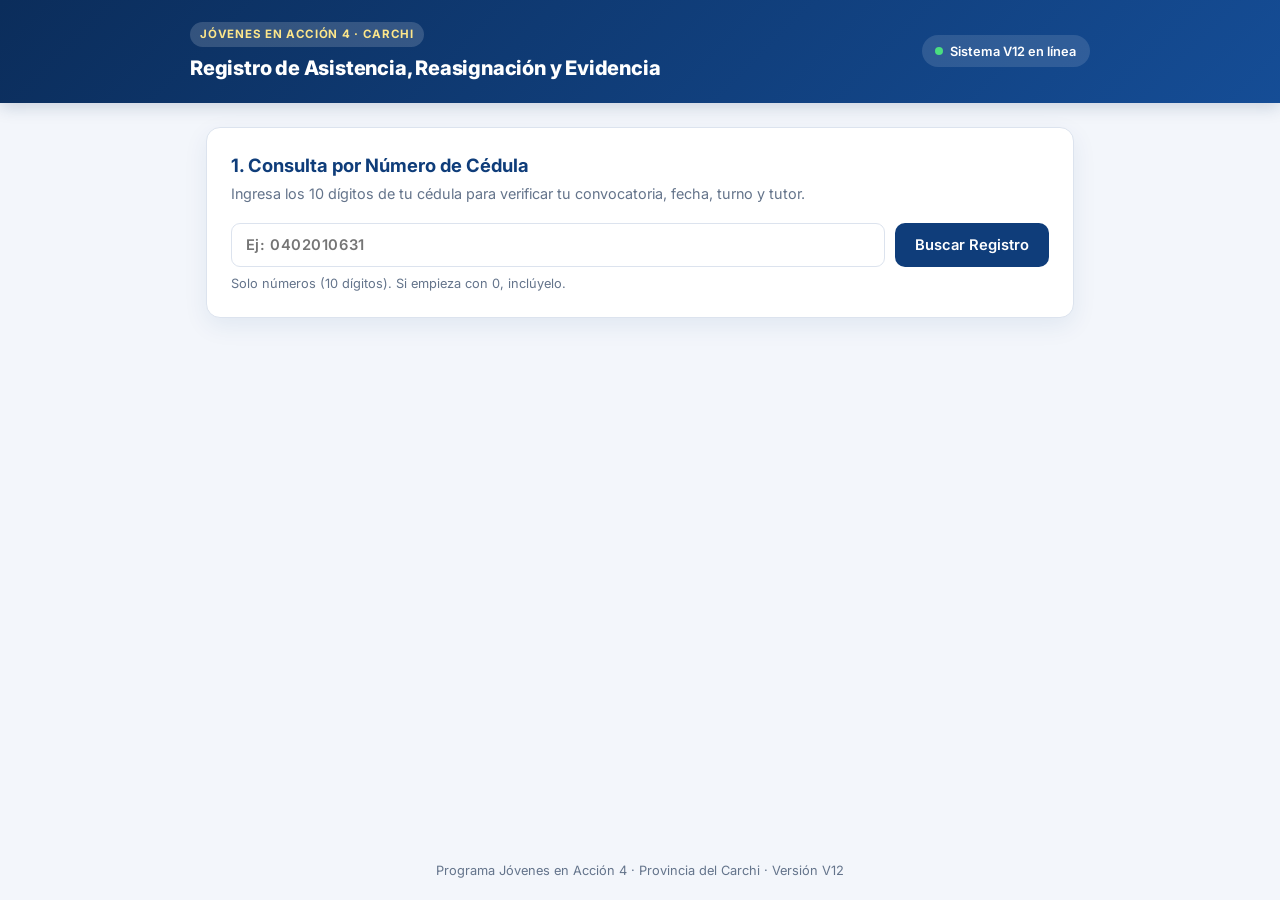
==== index.html @ bcfe0f33 "Update index.html" ====
<!DOCTYPE html>
<html lang="es">
<head>
  <meta charset="UTF-8" />
  <meta name="viewport" content="width=device-width, initial-scale=1.0" />
  <title>Jóvenes en Acción 4 · Carchi — Control y Evidencias</title>
  <link rel="preconnect" href="https://fonts.googleapis.com" />
  <link rel="preconnect" href="https://fonts.gstatic.com" crossorigin />
  <link href="https://fonts.googleapis.com/css2?family=Inter:wght@400;500;600;700;800&display=swap" rel="stylesheet" />
  <link rel="stylesheet" href="style.css" />
</head>
<body>
  <header class="topbar">
    <div class="topbar-inner">
      <div class="brand">
        <span class="badge-program">JÓVENES EN ACCIÓN 4 · CARCHI</span>
        <h1>Registro de Asistencia, Reasignación y Evidencia</h1>
      </div>
      <div class="status-pill" id="apiStatusPill">
        <span class="dot"></span>
        <span>Sistema V12 en línea</span>
      </div>
    </div>
  </header>

  <main class="container">
    <!-- PASO 1: BUSCADOR POR CÉDULA -->
    <section class="card search-card">
      <div class="card-header">
        <h2>1. Consulta por Número de Cédula</h2>
        <p>Ingresa los 10 dígitos de tu cédula para verificar tu convocatoria, fecha, turno y tutor.</p>
      </div>

      <form id="formBuscar" class="search-form" autocomplete="off">
        <div class="input-group">
          <input
            type="text"
            id="inputCedula"
            inputmode="numeric"
            maxlength="10"
            placeholder="Ej: 0402010631"
            required
          />
          <button type="submit" id="btnBuscar" class="btn btn-primary">
            Buscar Registro
          </button>
        </div>
        <small class="hint">Solo números (10 dígitos). Si empieza con 0, inclúyelo.</small>
      </form>

      <div id="mensajeBusqueda" class="alert hidden"></div>
    </section>

    <!-- PASO 2: FICHA DEL JOVEN Y FORMULARIO -->
    <section id="seccionResultado" class="hidden">
      <!-- TARJETA DE INFORMACIÓN DEL JOVEN -->
      <article class="card info-card">
        <div class="card-header row-between">
          <div>
            <span class="eyebrow">REGISTRO ENCONTRADO</span>
            <h2 id="lblNombre">—</h2>
          </div>
          <span id="badgeEstado" class="badge badge-pending">Pendiente</span>
        </div>

        <!-- BANNER DESTACADO DE FECHA DE CONVOCATORIA (N23..D4) -->
        <div id="bannerFechaConvocatoria" class="fecha-banner hidden">
          <span class="fecha-icon">📅</span>
          <div>
            <small>FECHA DE CONVOCATORIA</small>
            <strong id="lblFechaConvocatoria">—</strong>
          </div>
        </div>

        <div class="grid-datos">
          <div class="dato-box">
            <span class="dato-label">Cédula</span>
            <strong id="lblCedula">—</strong>
          </div>
          <div class="dato-box">
            <span class="dato-label">Cantón Domicilio</span>
            <strong id="lblCanton">—</strong>
          </div>
          <div class="dato-box">
            <span class="dato-label">Pestaña / Grupo Actual</span>
            <strong id="lblHojaActual">—</strong>
          </div>
          <div class="dato-box">
            <span class="dato-label">Tutor General</span>
            <strong id="lblTutor">—</strong>
          </div>
          <div class="dato-box">
            <span class="dato-label">Turno / Horario</span>
            <strong id="lblHorario">—</strong>
          </div>
          <div class="dato-box">
            <span class="dato-label">Grupo de Apoyo / Dependencia</span>
            <strong id="lblGrupoApoyo">—</strong>
          </div>
          <div class="dato-box">
            <span class="dato-label">Subtutor / Reasignación</span>
            <strong id="lblSubtutorActual">—</strong>
          </div>
          <div class="dato-box">
            <span class="dato-label">¿Estudia actualmente?</span>
            <strong id="lblEstudiaActual">—</strong>
          </div>
        </div>

        <!-- PANEL ADMINISTRATIVO DE TRASLADO CON PIN 2026 -->
        <div class="admin-panel">
          <button type="button" id="btnToggleAdmin" class="btn-link">
            🔒 Opciones de Tutor: Trasladar joven a otra hoja / grupo
          </button>

          <div id="boxAdminReasignar" class="admin-box hidden">
            <p class="admin-note">
              Traslada físicamente este registro hacia otra pestaña de la Base Maestra (conservando su cantón de domicilio y actualizando el Buscador).
            </p>
            <div class="admin-grid">
              <div>
                <label for="selectNuevaHoja">Pestaña / Grupo Destino</label>
                <select id="selectNuevaHoja">
                  <option value="">-- Selecciona destino --</option>
                  <option value="Grupo Prioritario">Grupo Prioritario</option>
                  <option value="Fin de Semana">Fin de Semana</option>
                  <option value="Ximena">Ximena</option>
                  <option value="Patricio">Patricio</option>
                  <option value="Tulcán">Tulcán</option>
                  <option value="Montúfar">Montúfar</option>
                  <option value="Espejo">Espejo</option>
                  <option value="Mira">Mira</option>
                  <option value="Bolívar">Bolívar</option>
                  <option value="San Pedro de Huaca">San Pedro de Huaca</option>
                  <option value="No Presentados">No Presentados</option>
                  <option value="Sin Cantón">Sin Cantón</option>
                </select>
              </div>
              <div>
                <label for="inputPinAdmin">PIN de Tutor</label>
                <input type="password" id="inputPinAdmin" maxlength="8" placeholder="PIN" />
              </div>
              <div class="admin-btn-wrap">
                <button type="button" id="btnEjecutarTraslado" class="btn btn-warning">
                  Ejecutar Traslado
                </button>
              </div>
            </div>
            <div id="mensajeAdmin" class="alert hidden"></div>
          </div>
        </div>
      </article>

      <!-- TARJETA DE ACTUALIZACIÓN Y EVIDENCIA -->
      <article class="card form-card">
        <div class="card-header">
          <h2>2. Confirmación de Datos y Evidencia Fotográfica</h2>
          <p id="subtituloFormulario">
            Completa tus datos de seguimiento y sube tu fotografía de asistencia.
          </p>
        </div>

        <form id="formRegistro">
          <!-- BLOQUE DE DATOS ACTUALIZABLES -->
          <div id="bloqueActualizacionDatos">
            <div class="form-grid">
              <div class="form-group">
                <label for="selectEstudia">¿Estudia actualmente? *</label>
                <select id="selectEstudia" required>
                  <option value="">-- Selecciona una opción --</option>
                  <option value="Sí">Sí</option>
                  <option value="No">No</option>
                </select>
              </div>

              <div class="form-group">
                <label for="selectSubtutor">Subtutor / Reasignación *</label>
                <select id="selectSubtutor" required>
                  <option value="">-- Selecciona opción --</option>
                  <option value="Sin novedad (Mantiene grupo)">Sin novedad (Mantiene grupo)</option>
                  <option value="Ximena R.">Ximena R.</option>
                  <option value="Patricio E.">Patricio E.</option>
                  <option value="Grupo Prioritario">Grupo Prioritario</option>
                  <option value="Fin de Semana">Fin de Semana</option>
                </select>
              </div>

              <div class="form-group hidden" id="grupoCantonUbicacion">
                <label for="selectCantonUbicado">Cantón donde realiza actividades *</label>
                <select id="selectCantonUbicado">
                  <option value="">-- Selecciona cantón --</option>
                  <option value="Tulcán">Tulcán</option>
                  <option value="Montúfar">Montúfar</option>
                  <option value="Espejo">Espejo</option>
                  <option value="Mira">Mira</option>
                  <option value="Bolívar">Bolívar</option>
                  <option value="San Pedro de Huaca">San Pedro de Huaca</option>
                </select>
              </div>

              <div class="form-group full-width">
                <label for="inputObservacion">Observación o novedad (opcional)</label>
                <input
                  type="text"
                  id="inputObservacion"
                  maxlength="140"
                  placeholder="Ej: Asiste puntual / Cambio de horario autorizado"
                />
              </div>
            </div>
          </div>

          <!-- BLOQUE DE FOTO / EVIDENCIA -->
          <div class="foto-section">
            <label class="foto-label">Fotografía de Evidencia / Asistencia *</label>
            <p class="foto-hint">
              Puedes tomar una foto con la cámara o seleccionar una imagen. Se guardará automáticamente con tu número de cédula.
            </p>

            <div class="foto-actions">
              <label for="inputFotoCamara" class="btn btn-secondary">
                📷 Tomar Foto
              </label>
              <input
                type="file"
                id="inputFotoCamara"
                accept="image/*"
                capture="user"
                class="hidden-file"
              />

              <label for="inputFotoGaleria" class="btn btn-outline">
                🖼️ Subir desde Galería
              </label>
              <input
                type="file"
                id="inputFotoGaleria"
                accept="image/*"
                class="hidden-file"
              />
            </div>

            <div id="previewContainer" class="preview-box hidden">
              <img id="imgPreview" alt="Vista previa de evidencia" />
              <button type="button" id="btnQuitarFoto" class="btn-remove-foto">
                ✕ Quitar imagen
              </button>
            </div>
          </div>

          <div class="submit-bar">
            <button type="submit" id="btnGuardar" class="btn btn-success btn-lg">
              Guardar Registro y Subir Evidencia
            </button>
          </div>
        </form>

        <div id="mensajeGuardado" class="alert hidden"></div>
      </article>
    </section>
  </main>

  <footer class="footer">
    <p>Programa Jóvenes en Acción 4 · Provincia del Carchi · Versión V12</p>
  </footer>

  <script src="app.js"></script>
</body>
</html>
---- style.css ----
:root {
  --bg: #f3f6fb;
  --surface: #ffffff;
  --primary: #0f3d7a;
  --primary-hover: #0a2c59;
  --accent: #f59e0b;
  --success: #15803d;
  --success-hover: #116631;
  --danger: #b91c1c;
  --text: #1e293b;
  --muted: #64748b;
  --border: #dce3ee;
  --radius: 14px;
  --shadow: 0 8px 24px rgba(15, 61, 122, 0.08);
}

* {
  box-sizing: border-box;
  margin: 0;
  padding: 0;
}

body {
  font-family: 'Inter', -apple-system, BlinkMacSystemFont, sans-serif;
  background-color: var(--bg);
  color: var(--text);
  line-height: 1.5;
  min-height: 100vh;
  display: flex;
  flex-direction: column;
}

.topbar {
  background: linear-gradient(135deg, #0b2d5b 0%, #154d96 100%);
  color: #ffffff;
  padding: 1.25rem 1rem;
  box-shadow: 0 4px 16px rgba(11, 45, 91, 0.18);
}

.topbar-inner {
  max-width: 900px;
  margin: 0 auto;
  display: flex;
  justify-content: space-between;
  align-items: center;
  gap: 1rem;
  flex-wrap: wrap;
}

.badge-program {
  display: inline-block;
  background: rgba(255, 255, 255, 0.16);
  color: #fde68a;
  font-size: 0.72rem;
  font-weight: 700;
  letter-spacing: 0.06em;
  padding: 0.25rem 0.65rem;
  border-radius: 999px;
  margin-bottom: 0.35rem;
}

.brand h1 {
  font-size: 1.25rem;
  font-weight: 800;
  letter-spacing: -0.01em;
}

.status-pill {
  display: inline-flex;
  align-items: center;
  gap: 0.45rem;
  background: rgba(255, 255, 255, 0.12);
  padding: 0.4rem 0.85rem;
  border-radius: 999px;
  font-size: 0.8rem;
  font-weight: 600;
}

.status-pill .dot {
  width: 8px;
  height: 8px;
  border-radius: 50%;
  background: #4ade80;
}

.container {
  max-width: 900px;
  width: 100%;
  margin: 1.5rem auto;
  padding: 0 1rem;
  flex: 1;
}

.card {
  background: var(--surface);
  border: 1px solid var(--border);
  border-radius: var(--radius);
  box-shadow: var(--shadow);
  padding: 1.5rem;
  margin-bottom: 1.35rem;
}

.card-header {
  margin-bottom: 1.15rem;
}

.card-header h2 {
  font-size: 1.15rem;
  font-weight: 700;
  color: var(--primary);
}

.card-header p {
  font-size: 0.9rem;
  color: var(--muted);
  margin-top: 0.25rem;
}

.row-between {
  display: flex;
  justify-content: space-between;
  align-items: flex-start;
  gap: 1rem;
  flex-wrap: wrap;
}

.eyebrow {
  font-size: 0.72rem;
  font-weight: 700;
  text-transform: uppercase;
  letter-spacing: 0.06em;
  color: var(--muted);
}

.search-form .input-group {
  display: flex;
  gap: 0.65rem;
}

.search-form input {
  flex: 1;
  padding: 0.8rem 1rem;
  font-size: 1.05rem;
  font-weight: 600;
  letter-spacing: 0.04em;
  border: 2px solid var(--border);
  border-radius: 10px;
  transition: border-color 0.2s;
}

.search-form input:focus {
  outline: none;
  border-color: var(--primary);
}

.hint {
  display: block;
  margin-top: 0.45rem;
  font-size: 0.8rem;
  color: var(--muted);
}

.btn {
  display: inline-flex;
  align-items: center;
  justify-content: center;
  gap: 0.4rem;
  border: none;
  border-radius: 10px;
  padding: 0.78rem 1.25rem;
  font-family: inherit;
  font-size: 0.92rem;
  font-weight: 600;
  cursor: pointer;
  transition: all 0.18s ease;
}

.btn:disabled {
  opacity: 0.6;
  cursor: not-allowed;
}

.btn-primary {
  background: var(--primary);
  color: #ffffff;
}

.btn-primary:hover:not(:disabled) {
  background: var(--primary-hover);
}

.btn-secondary {
  background: #e2e8f0;
  color: #0f172a;
}

.btn-secondary:hover:not(:disabled) {
  background: #cbd5e1;
}

.btn-outline {
  background: #ffffff;
  color: var(--primary);
  border: 1.5px solid var(--primary);
}

.btn-outline:hover:not(:disabled) {
  background: #eff6ff;
}

.btn-warning {
  background: var(--accent);
  color: #1e293b;
}

.btn-warning:hover:not(:disabled) {
  background: #d97706;
  color: #ffffff;
}

.btn-success {
  background: var(--success);
  color: #ffffff;
}

.btn-success:hover:not(:disabled) {
  background: var(--success-hover);
}

.btn-lg {
  width: 100%;
  padding: 0.95rem 1.5rem;
  font-size: 1rem;
}

.badge {
  padding: 0.35rem 0.8rem;
  border-radius: 999px;
  font-size: 0.78rem;
  font-weight: 700;
}

.badge-pending {
  background: #fef3c7;
  color: #92400e;
}

.badge-done {
  background: #dcfce7;
  color: #166534;
}

.fecha-banner {
  display: flex;
  align-items: center;
  gap: 0.85rem;
  background: linear-gradient(90deg, #eff6ff 0%, #dbeafe 100%);
  border-left: 5px solid var(--primary);
  padding: 0.85rem 1rem;
  border-radius: 10px;
  margin-bottom: 1.15rem;
}

.fecha-icon {
  font-size: 1.5rem;
}

.fecha-banner small {
  display: block;
  font-size: 0.72rem;
  font-weight: 700;
  color: var(--primary);
  letter-spacing: 0.05em;
}

.fecha-banner strong {
  font-size: 1rem;
  color: #0f172a;
}

.grid-datos {
  display: grid;
  grid-template-columns: repeat(auto-fit, minmax(200px, 1fr));
  gap: 0.85rem;
}

.dato-box {
  background: #f8fafc;
  border: 1px solid #e2e8f0;
  border-radius: 10px;
  padding: 0.75rem 0.9rem;
}

.dato-label {
  display: block;
  font-size: 0.75rem;
  color: var(--muted);
  margin-bottom: 0.2rem;
}

.dato-box strong {
  font-size: 0.92rem;
  color: var(--text);
  word-break: break-word;
}

.admin-panel {
  margin-top: 1.25rem;
  padding-top: 1rem;
  border-top: 1px dashed var(--border);
}

.btn-link {
  background: none;
  border: none;
  color: var(--primary);
  font-family: inherit;
  font-size: 0.85rem;
  font-weight: 600;
  cursor: pointer;
  text-decoration: underline;
}

.admin-box {
  margin-top: 0.85rem;
  background: #fffbeb;
  border: 1px solid #fde68a;
  border-radius: 10px;
  padding: 1rem;
}

.admin-note {
  font-size: 0.82rem;
  color: #78350f;
  margin-bottom: 0.85rem;
}

.admin-grid {
  display: grid;
  grid-template-columns: 2fr 1fr auto;
  gap: 0.75rem;
  align-items: end;
}

.admin-grid label,
.form-group label {
  display: block;
  font-size: 0.83rem;
  font-weight: 600;
  margin-bottom: 0.35rem;
  color: var(--text);
}

select,
input[type="text"],
input[type="password"] {
  width: 100%;
  padding: 0.72rem 0.85rem;
  border: 1.5px solid var(--border);
  border-radius: 9px;
  font-family: inherit;
  font-size: 0.92rem;
  background: #ffffff;
}

select:focus,
input[type="text"]:focus,
input[type="password"]:focus {
  outline: none;
  border-color: var(--primary);
}

.form-grid {
  display: grid;
  grid-template-columns: repeat(2, 1fr);
  gap: 1rem;
  margin-bottom: 1.25rem;
}

.full-width {
  grid-column: 1 / -1;
}

.foto-section {
  background: #f8fafc;
  border: 1.5px dashed #cbd5e1;
  border-radius: 12px;
  padding: 1.15rem;
  margin-bottom: 1.25rem;
}

.foto-label {
  display: block;
  font-weight: 700;
  font-size: 0.95rem;
  margin-bottom: 0.25rem;
}

.foto-hint {
  font-size: 0.82rem;
  color: var(--muted);
  margin-bottom: 0.9rem;
}

.foto-actions {
  display: flex;
  gap: 0.75rem;
  flex-wrap: wrap;
}

.hidden-file {
  display: none;
}

.preview-box {
  margin-top: 1rem;
  text-align: center;
}

.preview-box img {
  max-width: 100%;
  max-height: 280px;
  border-radius: 10px;
  border: 2px solid var(--border);
  display: block;
  margin: 0 auto 0.65rem;
}

.btn-remove-foto {
  background: #fee2e2;
  color: var(--danger);
  border: none;
  padding: 0.4rem 0.85rem;
  border-radius: 8px;
  font-size: 0.8rem;
  font-weight: 600;
  cursor: pointer;
}

.alert {
  margin-top: 1rem;
  padding: 0.85rem 1rem;
  border-radius: 10px;
  font-size: 0.88rem;
  font-weight: 500;
}

.alert-info {
  background: #eff6ff;
  color: #1e40af;
  border: 1px solid #bfdbfe;
}

.alert-success {
  background: #dcfce7;
  color: #166534;
  border: 1px solid #86efac;
}

.alert-error {
  background: #fee2e2;
  color: #991b1b;
  border: 1px solid #fca5a5;
}

.hidden {
  display: none !important;
}

.footer {
  text-align: center;
  padding: 1.25rem;
  font-size: 0.8rem;
  color: var(--muted);
}

@media (max-width: 640px) {
  .search-form .input-group,
  .admin-grid,
  .form-grid {
    grid-template-columns: 1fr;
    flex-direction: column;
  }

  .btn {
    width: 100%;
  }
}
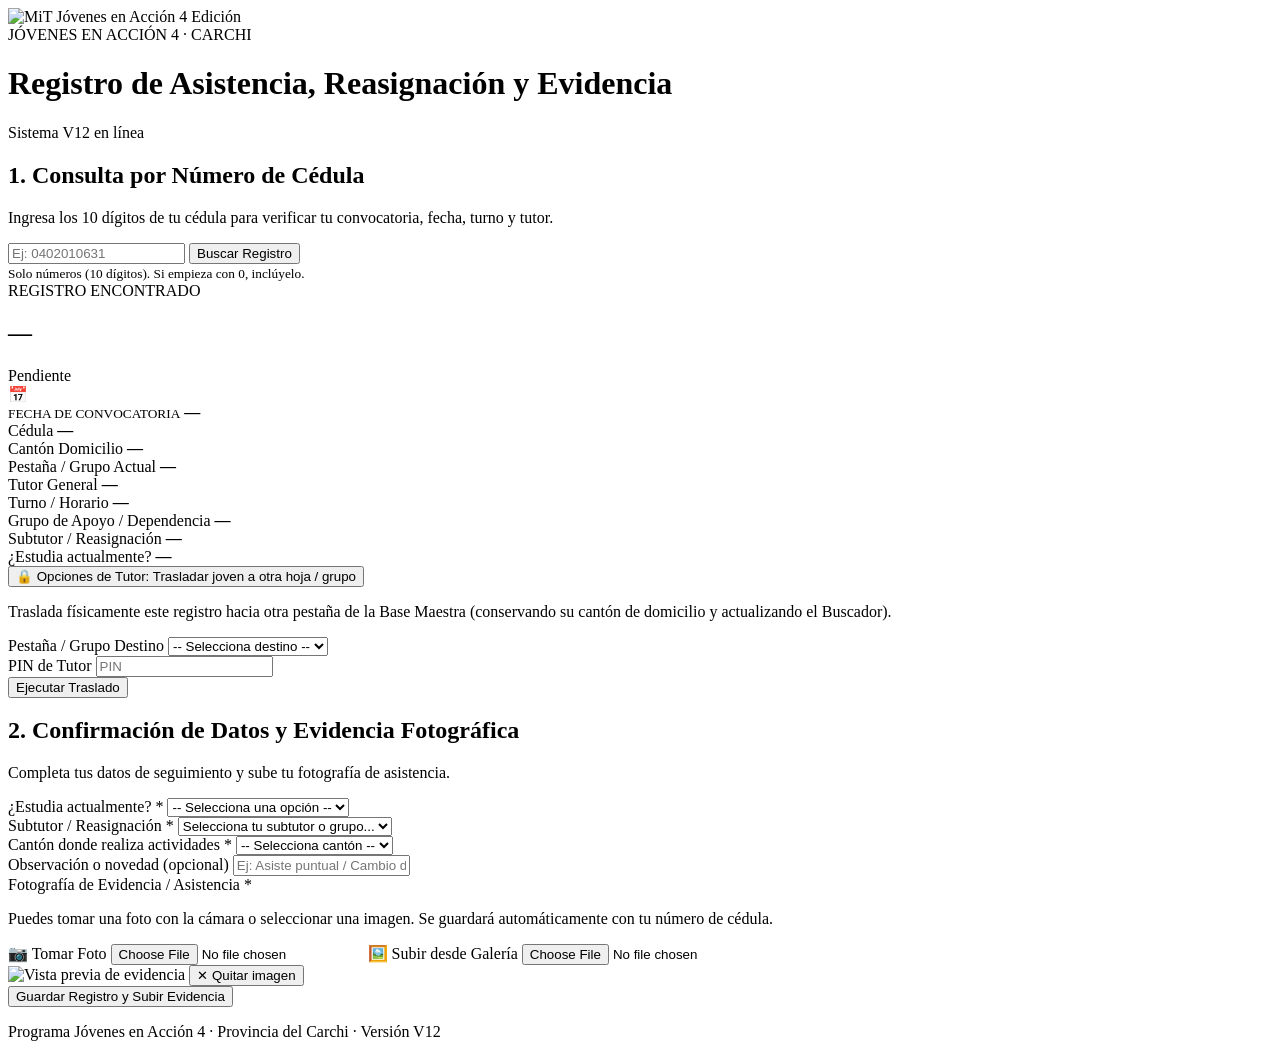
==== commit 214034e3: "Rename index(6).html to index.html" ====
--- a/index.html
+++ b/index.html
@@ -12,9 +12,14 @@
 <body>
   <header class="topbar">
     <div class="topbar-inner">
-      <div class="brand">
-        <span class="badge-program">JÓVENES EN ACCIÓN 4 · CARCHI</span>
-        <h1>Registro de Asistencia, Reasignación y Evidencia</h1>
+      <div class="brand-wrap">
+        <div class="logo-box">
+          <img src="IMG_2891.jpeg" alt="MiT Jóvenes en Acción 4 Edición" class="brand-logo" />
+        </div>
+        <div class="brand">
+          <span class="badge-program">JÓVENES EN ACCIÓN 4 · CARCHI</span>
+          <h1>Registro de Asistencia, Reasignación y Evidencia</h1>
+        </div>
       </div>
       <div class="status-pill" id="apiStatusPill">
         <span class="dot"></span>
@@ -176,12 +181,15 @@
               <div class="form-group">
                 <label for="selectSubtutor">Subtutor / Reasignación *</label>
                 <select id="selectSubtutor" required>
-                  <option value="">-- Selecciona opción --</option>
-                  <option value="Sin novedad (Mantiene grupo)">Sin novedad (Mantiene grupo)</option>
-                  <option value="Ximena R.">Ximena R.</option>
-                  <option value="Patricio E.">Patricio E.</option>
+                  <option value="">Selecciona tu subtutor o grupo...</option>
+                  <option value="Mantenerme en el actual">Mantenerme en el actual</option>
+                  <option value="Tenencia o jefatura política">Tenencia o jefatura política</option>
+                  <option value="Puntos digitales">Puntos digitales</option>
+                  <option value="Gestión documental Ximena R">Gestión documental Ximena R</option>
+                  <option value="Gestión documental Patricio E">Gestión documental Patricio E</option>
+                  <option value="Apoyo administrativo">Apoyo administrativo</option>
+                  <option value="Apoyo comunitario">Apoyo comunitario</option>
                   <option value="Grupo Prioritario">Grupo Prioritario</option>
-                  <option value="Fin de Semana">Fin de Semana</option>
                 </select>
               </div>
 
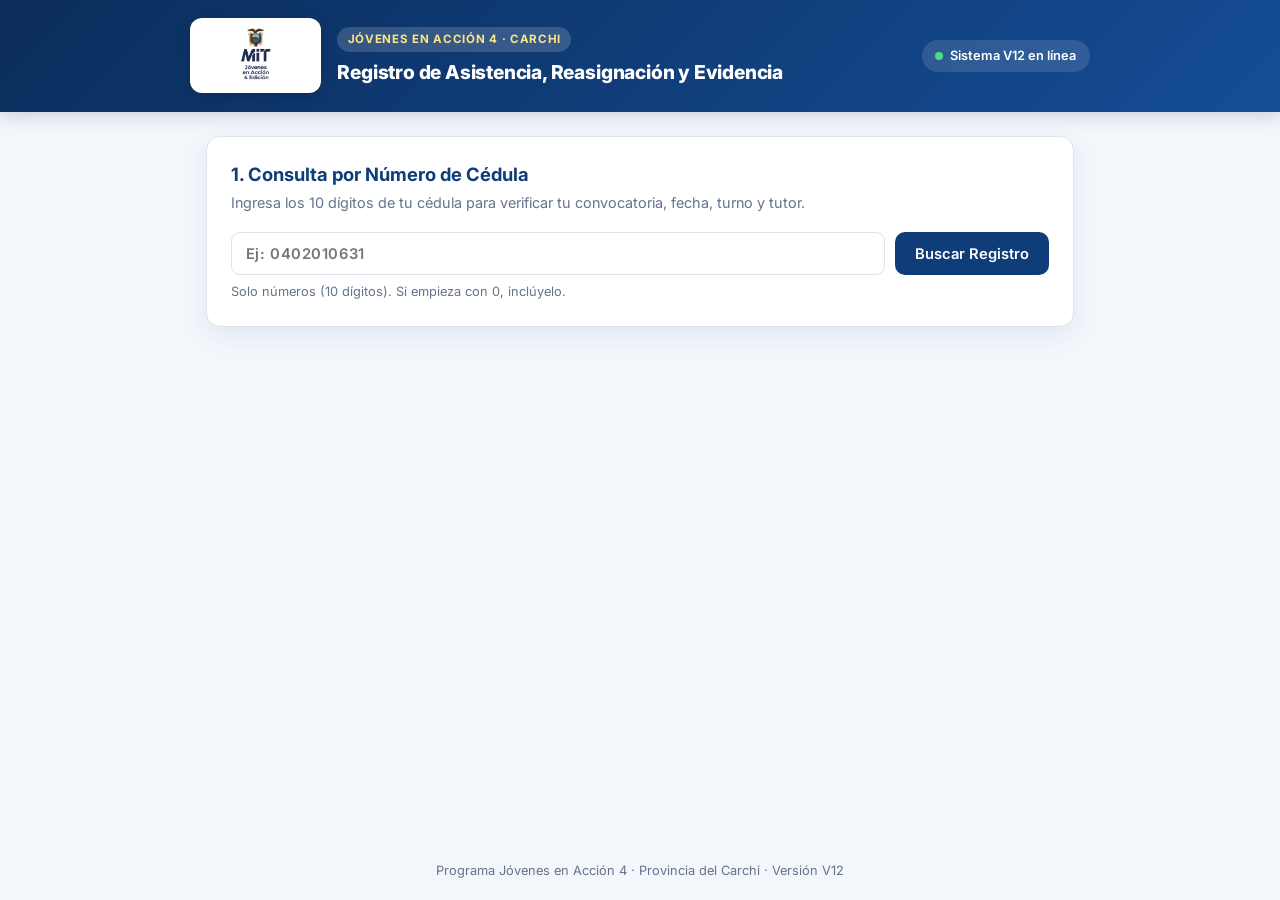
==== commit 14caa140: "Update index.html" ====
--- a/index.html
+++ b/index.html
@@ -178,6 +178,16 @@
                 </select>
               </div>
 
+              <div class="form-group hidden" id="grupoDondeEstudia">
+                <label for="inputDondeEstudia">¿Dónde estudia? (Institución / Universidad) *</label>
+                <input
+                  type="text"
+                  id="inputDondeEstudia"
+                  maxlength="120"
+                  placeholder="Ej: UPEC / Instituto Vicente Fierro / Colegio..."
+                />
+              </div>
+
               <div class="form-group">
                 <label for="selectSubtutor">Subtutor / Reasignación *</label>
                 <select id="selectSubtutor" required>
--- a/style.css
+++ b/style.css
@@ -0,0 +1,522 @@
+:root {
+  --bg: #f3f6fb;
+  --surface: #ffffff;
+  --primary: #0f3d7a;
+  --primary-hover: #0a2c59;
+  --accent: #f59e0b;
+  --success: #15803d;
+  --success-hover: #116631;
+  --danger: #b91c1c;
+  --text: #1e293b;
+  --muted: #64748b;
+  --border: #dce3ee;
+  --radius: 14px;
+  --shadow: 0 8px 24px rgba(15, 61, 122, 0.08);
+}
+
+* {
+  box-sizing: border-box;
+  margin: 0;
+  padding: 0;
+}
+
+body {
+  font-family: 'Inter', -apple-system, BlinkMacSystemFont, sans-serif;
+  background-color: var(--bg);
+  color: var(--text);
+  line-height: 1.5;
+  min-height: 100vh;
+  display: flex;
+  flex-direction: column;
+}
+
+.topbar {
+  background: linear-gradient(135deg, #0b2d5b 0%, #154d96 100%);
+  color: #ffffff;
+  padding: 1.15rem 1rem;
+  box-shadow: 0 4px 16px rgba(11, 45, 91, 0.18);
+}
+
+.topbar-inner {
+  max-width: 900px;
+  margin: 0 auto;
+  display: flex;
+  justify-content: space-between;
+  align-items: center;
+  gap: 1rem;
+  flex-wrap: wrap;
+}
+
+.brand-wrap {
+  display: flex;
+  align-items: center;
+  gap: 1rem;
+}
+
+.logo-box {
+  background: #ffffff;
+  padding: 0.4rem 0.65rem;
+  border-radius: 12px;
+  box-shadow: 0 4px 12px rgba(0, 0, 0, 0.16);
+  display: flex;
+  align-items: center;
+  justify-content: center;
+  flex-shrink: 0;
+}
+
+.brand-logo {
+  height: 62px;
+  width: auto;
+  display: block;
+  object-fit: contain;
+}
+
+.badge-program {
+  display: inline-block;
+  background: rgba(255, 255, 255, 0.16);
+  color: #fde68a;
+  font-size: 0.72rem;
+  font-weight: 700;
+  letter-spacing: 0.06em;
+  padding: 0.25rem 0.65rem;
+  border-radius: 999px;
+  margin-bottom: 0.35rem;
+}
+
+.brand h1 {
+  font-size: 1.2rem;
+  font-weight: 800;
+  letter-spacing: -0.01em;
+}
+
+.status-pill {
+  display: inline-flex;
+  align-items: center;
+  gap: 0.45rem;
+  background: rgba(255, 255, 255, 0.12);
+  padding: 0.4rem 0.85rem;
+  border-radius: 999px;
+  font-size: 0.8rem;
+  font-weight: 600;
+}
+
+.status-pill .dot {
+  width: 8px;
+  height: 8px;
+  border-radius: 50%;
+  background: #4ade80;
+}
+
+.container {
+  max-width: 900px;
+  width: 100%;
+  margin: 1.5rem auto;
+  padding: 0 1rem;
+  flex: 1;
+}
+
+.card {
+  background: var(--surface);
+  border: 1px solid var(--border);
+  border-radius: var(--radius);
+  box-shadow: var(--shadow);
+  padding: 1.5rem;
+  margin-bottom: 1.35rem;
+}
+
+.card-header {
+  margin-bottom: 1.15rem;
+}
+
+.card-header h2 {
+  font-size: 1.15rem;
+  font-weight: 700;
+  color: var(--primary);
+}
+
+.card-header p {
+  font-size: 0.9rem;
+  color: var(--muted);
+  margin-top: 0.25rem;
+}
+
+.row-between {
+  display: flex;
+  justify-content: space-between;
+  align-items: flex-start;
+  gap: 1rem;
+  flex-wrap: wrap;
+}
+
+.eyebrow {
+  font-size: 0.72rem;
+  font-weight: 700;
+  text-transform: uppercase;
+  letter-spacing: 0.06em;
+  color: var(--muted);
+}
+
+.search-form .input-group {
+  display: flex;
+  gap: 0.65rem;
+}
+
+.search-form input {
+  flex: 1;
+  padding: 0.8rem 1rem;
+  font-size: 1.05rem;
+  font-weight: 600;
+  letter-spacing: 0.04em;
+  border: 2px solid var(--border);
+  border-radius: 10px;
+  transition: border-color 0.2s;
+}
+
+.search-form input:focus {
+  outline: none;
+  border-color: var(--primary);
+}
+
+.hint {
+  display: block;
+  margin-top: 0.45rem;
+  font-size: 0.8rem;
+  color: var(--muted);
+}
+
+.btn {
+  display: inline-flex;
+  align-items: center;
+  justify-content: center;
+  gap: 0.4rem;
+  border: none;
+  border-radius: 10px;
+  padding: 0.78rem 1.25rem;
+  font-family: inherit;
+  font-size: 0.92rem;
+  font-weight: 600;
+  cursor: pointer;
+  transition: all 0.18s ease;
+}
+
+.btn:disabled {
+  opacity: 0.6;
+  cursor: not-allowed;
+}
+
+.btn-primary {
+  background: var(--primary);
+  color: #ffffff;
+}
+
+.btn-primary:hover:not(:disabled) {
+  background: var(--primary-hover);
+}
+
+.btn-secondary {
+  background: #e2e8f0;
+  color: #0f172a;
+}
+
+.btn-secondary:hover:not(:disabled) {
+  background: #cbd5e1;
+}
+
+.btn-outline {
+  background: #ffffff;
+  color: var(--primary);
+  border: 1.5px solid var(--primary);
+}
+
+.btn-outline:hover:not(:disabled) {
+  background: #eff6ff;
+}
+
+.btn-warning {
+  background: var(--accent);
+  color: #1e293b;
+}
+
+.btn-warning:hover:not(:disabled) {
+  background: #d97706;
+  color: #ffffff;
+}
+
+.btn-success {
+  background: var(--success);
+  color: #ffffff;
+}
+
+.btn-success:hover:not(:disabled) {
+  background: var(--success-hover);
+}
+
+.btn-lg {
+  width: 100%;
+  padding: 0.95rem 1.5rem;
+  font-size: 1rem;
+}
+
+.badge {
+  padding: 0.35rem 0.8rem;
+  border-radius: 999px;
+  font-size: 0.78rem;
+  font-weight: 700;
+}
+
+.badge-pending {
+  background: #fef3c7;
+  color: #92400e;
+}
+
+.badge-done {
+  background: #dcfce7;
+  color: #166534;
+}
+
+.fecha-banner {
+  display: flex;
+  align-items: center;
+  gap: 0.85rem;
+  background: linear-gradient(90deg, #eff6ff 0%, #dbeafe 100%);
+  border-left: 5px solid var(--primary);
+  padding: 0.85rem 1rem;
+  border-radius: 10px;
+  margin-bottom: 1.15rem;
+}
+
+.fecha-icon {
+  font-size: 1.5rem;
+}
+
+.fecha-banner small {
+  display: block;
+  font-size: 0.72rem;
+  font-weight: 700;
+  color: var(--primary);
+  letter-spacing: 0.05em;
+}
+
+.fecha-banner strong {
+  font-size: 1rem;
+  color: #0f172a;
+}
+
+.grid-datos {
+  display: grid;
+  grid-template-columns: repeat(auto-fit, minmax(200px, 1fr));
+  gap: 0.85rem;
+}
+
+.dato-box {
+  background: #f8fafc;
+  border: 1px solid #e2e8f0;
+  border-radius: 10px;
+  padding: 0.75rem 0.9rem;
+}
+
+.dato-label {
+  display: block;
+  font-size: 0.75rem;
+  color: var(--muted);
+  margin-bottom: 0.2rem;
+}
+
+.dato-box strong {
+  font-size: 0.92rem;
+  color: var(--text);
+  word-break: break-word;
+}
+
+.admin-panel {
+  margin-top: 1.25rem;
+  padding-top: 1rem;
+  border-top: 1px dashed var(--border);
+}
+
+.btn-link {
+  background: none;
+  border: none;
+  color: var(--primary);
+  font-family: inherit;
+  font-size: 0.85rem;
+  font-weight: 600;
+  cursor: pointer;
+  text-decoration: underline;
+}
+
+.admin-box {
+  margin-top: 0.85rem;
+  background: #fffbeb;
+  border: 1px solid #fde68a;
+  border-radius: 10px;
+  padding: 1rem;
+}
+
+.admin-note {
+  font-size: 0.82rem;
+  color: #78350f;
+  margin-bottom: 0.85rem;
+}
+
+.admin-grid {
+  display: grid;
+  grid-template-columns: 2fr 1fr auto;
+  gap: 0.75rem;
+  align-items: end;
+}
+
+.admin-grid label,
+.form-group label {
+  display: block;
+  font-size: 0.83rem;
+  font-weight: 600;
+  margin-bottom: 0.35rem;
+  color: var(--text);
+}
+
+select,
+input[type="text"],
+input[type="password"] {
+  width: 100%;
+  padding: 0.72rem 0.85rem;
+  border: 1.5px solid var(--border);
+  border-radius: 9px;
+  font-family: inherit;
+  font-size: 0.92rem;
+  background: #ffffff;
+}
+
+select:focus,
+input[type="text"]:focus,
+input[type="password"]:focus {
+  outline: none;
+  border-color: var(--primary);
+}
+
+.form-grid {
+  display: grid;
+  grid-template-columns: repeat(2, 1fr);
+  gap: 1rem;
+  margin-bottom: 1.25rem;
+}
+
+.full-width {
+  grid-column: 1 / -1;
+}
+
+.foto-section {
+  background: #f8fafc;
+  border: 1.5px dashed #cbd5e1;
+  border-radius: 12px;
+  padding: 1.15rem;
+  margin-bottom: 1.25rem;
+}
+
+.foto-label {
+  display: block;
+  font-weight: 700;
+  font-size: 0.95rem;
+  margin-bottom: 0.25rem;
+}
+
+.foto-hint {
+  font-size: 0.82rem;
+  color: var(--muted);
+  margin-bottom: 0.9rem;
+}
+
+.foto-actions {
+  display: flex;
+  gap: 0.75rem;
+  flex-wrap: wrap;
+}
+
+.hidden-file {
+  display: none;
+}
+
+.preview-box {
+  margin-top: 1rem;
+  text-align: center;
+}
+
+.preview-box img {
+  max-width: 100%;
+  max-height: 280px;
+  border-radius: 10px;
+  border: 2px solid var(--border);
+  display: block;
+  margin: 0 auto 0.65rem;
+}
+
+.btn-remove-foto {
+  background: #fee2e2;
+  color: var(--danger);
+  border: none;
+  padding: 0.4rem 0.85rem;
+  border-radius: 8px;
+  font-size: 0.8rem;
+  font-weight: 600;
+  cursor: pointer;
+}
+
+.alert {
+  margin-top: 1rem;
+  padding: 0.85rem 1rem;
+  border-radius: 10px;
+  font-size: 0.88rem;
+  font-weight: 500;
+}
+
+.alert-info {
+  background: #eff6ff;
+  color: #1e40af;
+  border: 1px solid #bfdbfe;
+}
+
+.alert-success {
+  background: #dcfce7;
+  color: #166534;
+  border: 1px solid #86efac;
+}
+
+.alert-error {
+  background: #fee2e2;
+  color: #991b1b;
+  border: 1px solid #fca5a5;
+}
+
+.hidden {
+  display: none !important;
+}
+
+.footer {
+  text-align: center;
+  padding: 1.25rem;
+  font-size: 0.8rem;
+  color: var(--muted);
+}
+
+@media (max-width: 640px) {
+  .brand-wrap {
+    flex-direction: column;
+    align-items: flex-start;
+    gap: 0.65rem;
+  }
+
+  .brand-logo {
+    height: 52px;
+  }
+
+  .search-form .input-group,
+  .admin-grid,
+  .form-grid {
+    grid-template-columns: 1fr;
+    flex-direction: column;
+  }
+
+  .btn {
+    width: 100%;
+  }
+}
